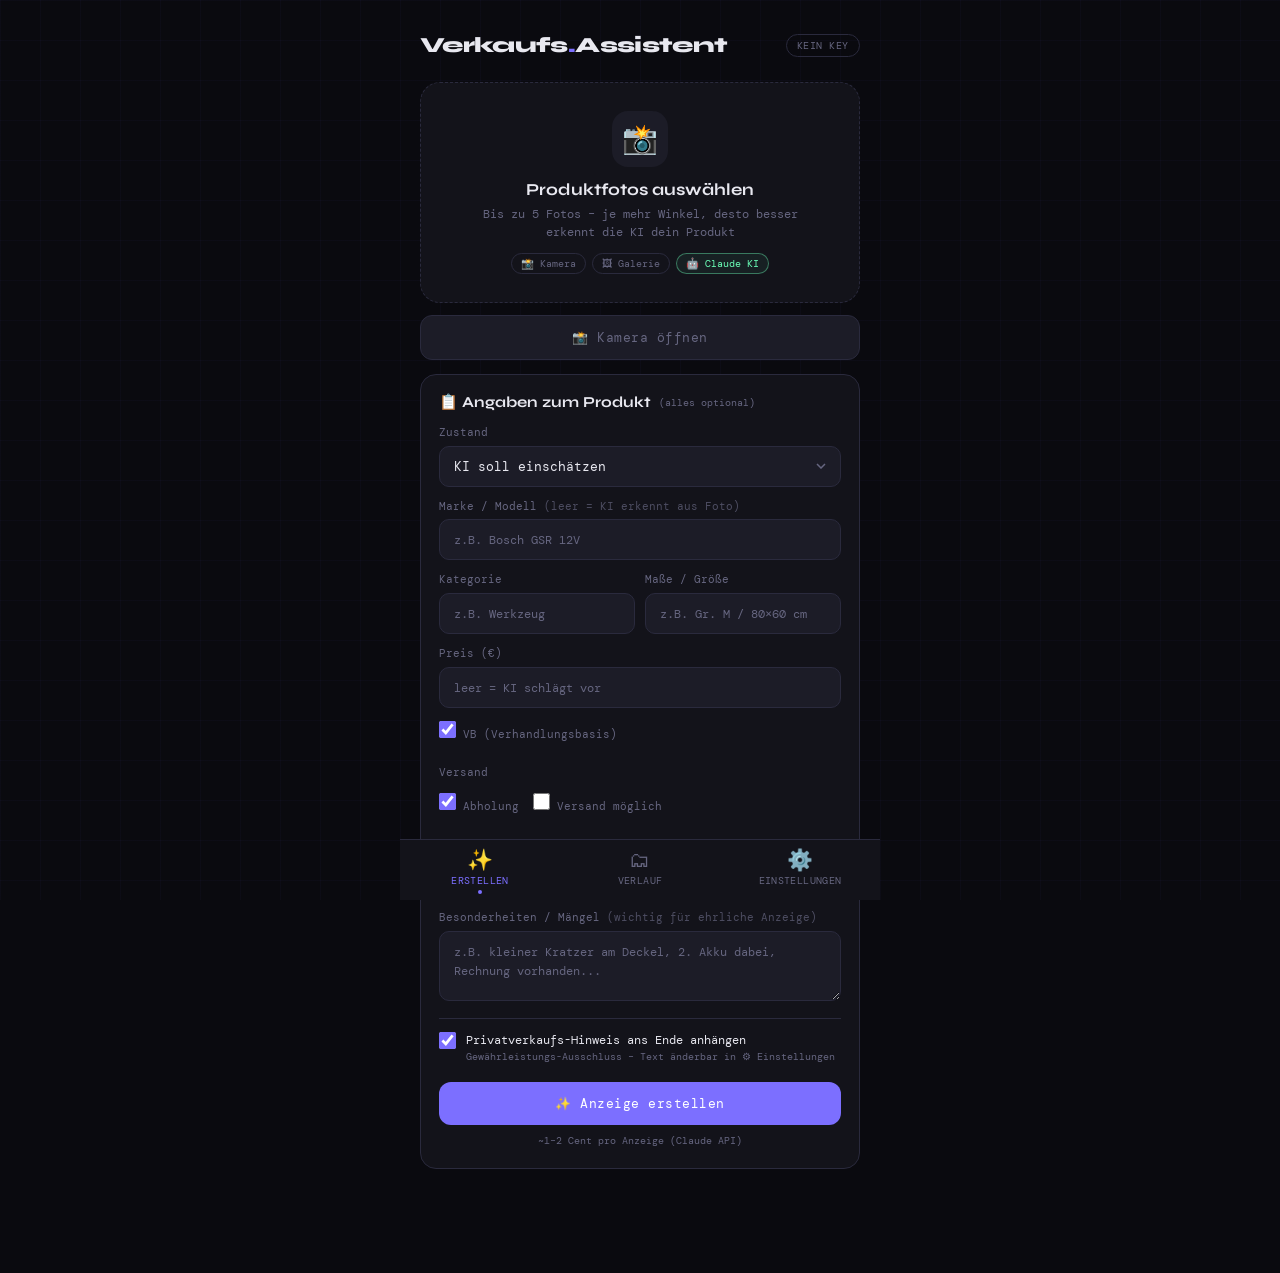
==== index.html @ 2286ade8 "Verkaufsassistent: KI-Anzeigen-Generator für Kleinanzeigen & eBay (PWA) Single-File-PWA: - Bis zu 5 " ====
<!DOCTYPE html>
<html lang="de">
<head>
<meta charset="UTF-8">
<meta name="viewport" content="width=device-width,initial-scale=1,maximum-scale=1,user-scalable=no">
<meta name="mobile-web-app-capable" content="yes">
<meta name="apple-mobile-web-app-capable" content="yes">
<meta name="apple-mobile-web-app-status-bar-style" content="black-translucent">
<meta name="apple-mobile-web-app-title" content="Verkaufsassistent">
<meta name="theme-color" content="#7c6fff">
<title>Verkaufsassistent</title>
<link rel="manifest" href="manifest.json">
<link rel="icon" href="icon-96.png">
<link rel="apple-touch-icon" href="icon-192.png">
<style>
@import url('https://fonts.googleapis.com/css2?family=Syne:wght@700;800&family=DM+Mono:wght@400;500&display=swap');
:root{--bg:#0a0a0f;--s:#13131a;--s2:#1c1c27;--bd:#2a2a3d;--ac:#7c6fff;--tx:#e8e8f0;--mu:#666680;--ok:#6bffb8;--er:#ff6b6b;--wa:#ffcc6b;}
*{box-sizing:border-box;margin:0;padding:0;-webkit-tap-highlight-color:transparent;}
body{background:var(--bg);color:var(--tx);font-family:'DM Mono',monospace;min-height:100dvh;overflow-x:hidden;}
body::before{content:'';position:fixed;inset:0;pointer-events:none;z-index:0;
  background-image:linear-gradient(rgba(124,111,255,.03)1px,transparent 1px),linear-gradient(90deg,rgba(124,111,255,.03)1px,transparent 1px);
  background-size:40px 40px;}

/* Tabs */
.tabbar{position:fixed;bottom:0;left:0;right:0;z-index:50;background:var(--s);border-top:1px solid var(--bd);
  display:flex;max-width:480px;margin:0 auto;padding-bottom:env(safe-area-inset-bottom,.4rem);}
.tab{flex:1;display:flex;flex-direction:column;align-items:center;gap:3px;padding:10px 4px 6px;
  cursor:pointer;font-size:.6rem;color:var(--mu);letter-spacing:.04em;text-transform:uppercase;
  border:none;background:none;transition:color .2s;font-family:'DM Mono',monospace;}
.tab.active{color:var(--ac);}
.tab-icon{font-size:1.3rem;line-height:1;}
.tab-dot{width:4px;height:4px;border-radius:50%;background:var(--ac);opacity:0;transition:opacity .2s;}
.tab.active .tab-dot{opacity:1;}

/* Pages */
.page{display:none;position:relative;z-index:1;max-width:480px;margin:0 auto;
  padding:24px 20px;padding-bottom:calc(env(safe-area-inset-bottom,0px) + 90px);
  min-height:100dvh;}
.page.active{display:block;animation:fadeUp .25s ease both;}

/* Header */
header{display:flex;align-items:center;justify-content:space-between;margin-bottom:24px;padding-top:8px;}
.logo{font-family:'Syne',sans-serif;font-weight:800;font-size:1.35rem;letter-spacing:-.03em;}
.logo span{color:var(--ac);}
.status-pill{font-size:.65rem;padding:4px 10px;border-radius:100px;border:1px solid var(--bd);
  color:var(--mu);letter-spacing:.05em;text-transform:uppercase;white-space:nowrap;}
.status-pill.on{border-color:var(--ok);color:var(--ok);background:rgba(107,255,184,.06);}

/* Upload */
.upload-zone{background:var(--s);border:1.5px dashed var(--bd);border-radius:20px;
  padding:28px 20px;text-align:center;cursor:pointer;transition:all .3s;
  position:relative;overflow:hidden;margin-bottom:12px;}
.upload-zone.drag{border-color:var(--ac);background:rgba(124,111,255,.06);}
.upload-zone input[type=file]{position:absolute;inset:0;opacity:0;cursor:pointer;width:100%;height:100%;font-size:0;}
.upload-icon{width:56px;height:56px;margin:0 auto 12px;background:var(--s2);border-radius:16px;
  display:flex;align-items:center;justify-content:center;font-size:1.8rem;}
.upload-title{font-family:'Syne',sans-serif;font-size:1.05rem;font-weight:700;margin-bottom:6px;}
.upload-sub{font-size:.73rem;color:var(--mu);line-height:1.5;}
.badges{display:flex;gap:6px;justify-content:center;flex-wrap:wrap;margin-top:12px;}
.badge{font-size:.65rem;padding:3px 9px;border-radius:100px;border:1px solid var(--bd);color:var(--mu);}
.badge.free{border-color:rgba(107,255,184,.4);color:var(--ok);background:rgba(107,255,184,.06);}

/* Thumbs */
.thumbs{display:none;grid-template-columns:repeat(auto-fill,minmax(84px,1fr));gap:8px;margin-bottom:14px;}
.thumbs.on{display:grid;}
.thumb{position:relative;aspect-ratio:1;border-radius:12px;overflow:hidden;border:1px solid var(--bd);background:var(--s2);}
.thumb img{width:100%;height:100%;object-fit:cover;display:block;}
.thumb .del{position:absolute;top:4px;right:4px;width:22px;height:22px;border-radius:50%;
  background:rgba(0,0,0,.65);color:#fff;border:none;font-size:.7rem;cursor:pointer;line-height:1;}
.thumb.add{display:flex;align-items:center;justify-content:center;font-size:1.4rem;color:var(--mu);
  cursor:pointer;border-style:dashed;position:relative;}
.thumb.add input{position:absolute;inset:0;opacity:0;cursor:pointer;width:100%;height:100%;font-size:0;}

/* Buttons */
.btn{display:flex;align-items:center;justify-content:center;gap:8px;padding:13px 20px;
  border-radius:12px;border:none;font-family:'DM Mono',monospace;font-size:.8rem;
  cursor:pointer;transition:all .2s;letter-spacing:.04em;text-decoration:none;}
.btn-p{background:var(--ac);color:#fff;}
.btn-p:active{opacity:.8;transform:scale(.98);}
.btn-p:disabled{opacity:.35;cursor:not-allowed;transform:none;}
.btn-g{background:var(--s2);color:var(--mu);border:1px solid var(--bd);}
.btn-g:active{opacity:.7;}
.btn-sm{padding:8px 12px;font-size:.68rem;border-radius:9px;}
.row{display:flex;gap:10px;}

/* Form */
.card{background:var(--s);border:1px solid var(--bd);border-radius:16px;padding:18px;margin-bottom:14px;}
.card-title{font-family:'Syne',sans-serif;font-weight:700;font-size:.95rem;margin-bottom:14px;display:flex;align-items:center;gap:8px;}
.field{margin-bottom:12px;}
.field label{display:block;font-size:.7rem;color:var(--mu);margin-bottom:5px;line-height:1.4;}
.field label a{color:var(--ac);text-decoration:none;}
.field input,.field select,.field textarea{width:100%;background:var(--s2);border:1px solid var(--bd);border-radius:10px;
  padding:11px 14px;color:var(--tx);font-family:'DM Mono',monospace;font-size:.8rem;
  outline:none;transition:border-color .2s;-webkit-appearance:none;appearance:none;}
.field input:focus,.field select:focus,.field textarea:focus{border-color:var(--ac);}
.field input::placeholder,.field textarea::placeholder{color:var(--mu);font-size:.75rem;}
.field textarea{resize:vertical;min-height:70px;line-height:1.6;}
.field select{background-image:url("data:image/svg+xml,%3Csvg xmlns='http://www.w3.org/2000/svg' width='10' height='6'%3E%3Cpath d='M1 1l4 4 4-4' stroke='%23666680' fill='none' stroke-width='1.5'/%3E%3C/svg%3E");
  background-repeat:no-repeat;background-position:right 14px center;}
.chk{display:flex;align-items:flex-start;gap:10px;font-size:.75rem;color:var(--tx);cursor:pointer;
  line-height:1.5;padding:6px 0;user-select:none;}
.chk input{width:17px;height:17px;accent-color:var(--ac);flex-shrink:0;margin-top:1px;cursor:pointer;
  -webkit-appearance:checkbox;appearance:auto;padding:0;border-radius:0;}
.chk .sub{display:block;font-size:.65rem;color:var(--mu);}
.chkrow{display:flex;gap:14px;flex-wrap:wrap;}
.pw-wrap{position:relative;}
.pw-wrap input{padding-right:40px !important;}
.eye{position:absolute;right:10px;top:50%;transform:translateY(-50%);
  background:none;border:none;cursor:pointer;font-size:.85rem;color:var(--mu);padding:6px;}
.key-status{font-size:.68rem;margin-top:5px;}
.key-status.ok{color:var(--ok);}
.key-status.er{color:var(--er);}
.counter{font-size:.62rem;color:var(--mu);text-align:right;margin-top:3px;}
.counter.over{color:var(--er);}

/* Progress */
.prog{display:none;background:var(--s);border:1px solid var(--bd);border-radius:14px;padding:18px;margin-bottom:16px;}
.prog.on{display:block;}
.step{display:flex;align-items:center;gap:12px;padding:10px 0;border-bottom:1px solid var(--bd);font-size:.78rem;color:var(--mu);transition:color .3s;}
.step:last-child{border-bottom:none;}
.step.active{color:var(--tx);}
.step.done{color:var(--ok);}
.si{width:28px;height:28px;border-radius:50%;background:var(--s2);border:1px solid var(--bd);
  display:flex;align-items:center;justify-content:center;font-size:.85rem;flex-shrink:0;transition:all .3s;}
.step.active .si{border-color:var(--ac);background:rgba(124,111,255,.1);animation:pulse 1.2s infinite;}
.step.done .si{background:rgba(107,255,184,.1);border-color:var(--ok);}

/* Alert */
.alert{display:none;border-radius:12px;padding:13px 15px;font-size:.77rem;line-height:1.5;margin-bottom:14px;}
.alert.on{display:block;}
.alert.ok{background:rgba(107,255,184,.08);border:1px solid var(--ok);color:var(--ok);}
.alert.er{background:rgba(255,107,107,.08);border:1px solid var(--er);color:var(--er);}

/* Result */
.result{display:none;}
.result.on{display:block;animation:fadeUp .25s ease both;}
.warn-box{background:rgba(255,204,107,.06);border:1px solid var(--wa);border-radius:12px;
  padding:14px;margin-bottom:14px;font-size:.75rem;color:var(--wa);line-height:1.7;}
.warn-box ul{margin:6px 0 0 18px;}
.note-box{background:rgba(107,255,184,.06);border:1px solid var(--ok);border-radius:12px;
  padding:14px;margin-bottom:14px;font-size:.75rem;color:var(--ok);line-height:1.7;}
.chips{display:flex;gap:6px;flex-wrap:wrap;margin-bottom:14px;}
.chip{font-size:.65rem;padding:4px 10px;border-radius:100px;border:1px solid var(--bd);color:var(--mu);background:var(--s2);}
.chip b{color:var(--tx);font-weight:500;}
.legal-preview{background:var(--s2);border:1px dashed var(--bd);border-radius:10px;padding:10px 14px;
  font-size:.72rem;color:var(--mu);line-height:1.6;margin-top:8px;font-style:italic;}
.price-box{display:flex;align-items:center;gap:12px;background:rgba(124,111,255,.07);border:1px solid var(--ac);
  border-radius:12px;padding:13px 15px;margin-bottom:14px;font-size:.78rem;line-height:1.5;}
.price-box .val{font-family:'Syne',sans-serif;font-weight:800;font-size:1.15rem;color:var(--ac);white-space:nowrap;}
.price-box .sub{font-size:.63rem;color:var(--mu);}

/* Platform cards */
.plat{border:1px solid var(--bd);border-radius:16px;padding:16px;margin-bottom:14px;background:var(--s);}
.plat-head{display:flex;align-items:center;gap:10px;margin-bottom:12px;}
.plat-logo{width:34px;height:34px;border-radius:10px;display:flex;align-items:center;justify-content:center;
  font-weight:800;font-family:'Syne',sans-serif;font-size:1rem;flex-shrink:0;}
.plat-ka .plat-logo{background:#1d4b00;color:#86e01e;}
.plat-eb .plat-logo{background:#1c2b4a;color:#5ba7ff;}
.plat-name{font-family:'Syne',sans-serif;font-weight:700;font-size:.95rem;}
.plat-sub{font-size:.63rem;color:var(--mu);}
.plat .actions{display:flex;gap:8px;flex-wrap:wrap;margin-top:10px;}
.copied{background:rgba(107,255,184,.15) !important;color:var(--ok) !important;border-color:var(--ok) !important;}

/* History */
.hitem{background:var(--s);border:1px solid var(--bd);border-radius:14px;padding:14px 16px;margin-bottom:10px;}
.hitem .ht{font-size:.82rem;margin-bottom:4px;word-break:break-word;}
.hitem .hd{font-size:.63rem;color:var(--mu);margin-bottom:10px;}
.hstatus{display:flex;gap:14px;margin-bottom:10px;}
.empty{text-align:center;color:var(--mu);font-size:.75rem;padding:40px 20px;line-height:1.8;}
.empty .big{font-size:2.2rem;margin-bottom:10px;}

/* Guide */
.gs-text{font-size:.75rem;color:var(--mu);line-height:1.85;}
.gs-text strong{color:var(--tx);}
.gs-link{display:inline-flex;align-items:center;gap:6px;margin-top:12px;padding:10px 16px;
  background:rgba(124,111,255,.1);border:1px solid var(--ac);border-radius:10px;
  color:var(--ac);font-size:.75rem;text-decoration:none;}
.msep{font-size:.6rem;text-transform:uppercase;letter-spacing:.12em;color:var(--ac);
  margin:20px 0 12px;display:flex;align-items:center;gap:8px;}
.msep::after{content:'';flex:1;height:1px;background:var(--bd);}
.hint{font-size:.65rem;color:var(--mu);text-align:center;margin:8px 0 14px;line-height:1.6;}

@keyframes fadeUp{from{opacity:0;transform:translateY(12px);}to{opacity:1;transform:translateY(0);}}
@keyframes pulse{0%,100%{box-shadow:0 0 0 0 rgba(124,111,255,.4);}50%{box-shadow:0 0 0 7px rgba(124,111,255,0);}}
@keyframes spin{to{transform:rotate(360deg);}}
.spin{display:inline-block;animation:spin .9s linear infinite;}
::-webkit-scrollbar{width:3px;}
::-webkit-scrollbar-thumb{background:var(--bd);border-radius:10px;}
</style>
</head>
<body>

<!-- ══════════ PAGE: ERSTELLEN ══════════ -->
<div class="page active" id="page-create">
  <header>
    <div class="logo">Verkaufs<span>.</span>Assistent</div>
    <div class="status-pill" id="keyPill">kein key</div>
  </header>

  <div class="alert" id="alert"></div>

  <!-- Upload -->
  <div class="upload-zone" id="uploadZone">
    <input type="file" accept="image/*" multiple id="fileInput">
    <div class="upload-icon">📸</div>
    <div class="upload-title">Produktfotos auswählen</div>
    <div class="upload-sub">Bis zu 5 Fotos – je mehr Winkel, desto besser<br>erkennt die KI dein Produkt</div>
    <div class="badges">
      <span class="badge">📸 Kamera</span>
      <span class="badge">🖼 Galerie</span>
      <span class="badge free">🤖 Claude KI</span>
    </div>
  </div>
  <div style="margin-bottom:14px">
    <button class="btn btn-g" style="width:100%" onclick="document.getElementById('cameraInput').click()">📸 Kamera öffnen</button>
    <input type="file" accept="image/*" capture="environment" id="cameraInput" style="display:none">
  </div>

  <div class="thumbs" id="thumbs"></div>

  <!-- Formular -->
  <div class="card" id="formCard">
    <div class="card-title">📋 Angaben zum Produkt <span style="font-size:.6rem;color:var(--mu);font-family:'DM Mono',monospace;font-weight:400">(alles optional)</span></div>

    <div class="field">
      <label>Zustand</label>
      <select id="fZustand">
        <option value="">KI soll einschätzen</option>
        <option>Neu (originalverpackt)</option>
        <option>Wie neu</option>
        <option>Sehr gut</option>
        <option>Gut</option>
        <option>Gebraucht / in Ordnung</option>
        <option>Defekt / für Bastler</option>
      </select>
    </div>
    <div class="field">
      <label>Marke / Modell <span style="opacity:.7">(leer = KI erkennt aus Foto)</span></label>
      <input type="text" id="fMarke" placeholder="z.B. Bosch GSR 12V">
    </div>
    <div class="row">
      <div class="field" style="flex:1">
        <label>Kategorie</label>
        <input type="text" id="fKategorie" placeholder="z.B. Werkzeug">
      </div>
      <div class="field" style="flex:1">
        <label>Maße / Größe</label>
        <input type="text" id="fGroesse" placeholder="z.B. Gr. M / 80×60 cm">
      </div>
    </div>

    <div class="field">
      <label>Preis (€)</label>
      <div class="row">
        <input type="number" id="fPreis" placeholder="leer = KI schlägt vor" min="0" step="0.5" style="flex:1">
      </div>
      <div class="chkrow" style="margin-top:6px">
        <label class="chk"><input type="checkbox" id="fVB" checked> VB (Verhandlungsbasis)</label>
      </div>
    </div>

    <div class="field">
      <label>Versand</label>
      <div class="chkrow">
        <label class="chk"><input type="checkbox" id="fAbholung" checked> Abholung</label>
        <label class="chk"><input type="checkbox" id="fVersand"> Versand möglich</label>
      </div>
      <input type="number" id="fVersandKosten" placeholder="Versandkosten € (optional)" min="0" step="0.5" style="margin-top:8px;display:none">
    </div>

    <div class="field">
      <label>Zahlung</label>
      <div class="chkrow">
        <label class="chk"><input type="checkbox" id="fZahlBar" checked> Bar</label>
        <label class="chk"><input type="checkbox" id="fZahlPP"> PayPal</label>
        <label class="chk"><input type="checkbox" id="fZahlUeb"> Überweisung</label>
      </div>
    </div>

    <div class="field">
      <label>Besonderheiten / Mängel <span style="opacity:.7">(wichtig für ehrliche Anzeige)</span></label>
      <textarea id="fNotizen" placeholder="z.B. kleiner Kratzer am Deckel, 2. Akku dabei, Rechnung vorhanden..."></textarea>
    </div>

    <label class="chk" style="border-top:1px solid var(--bd);padding-top:12px;margin-top:4px">
      <input type="checkbox" id="fLegal" checked>
      <span>Privatverkaufs-Hinweis ans Ende anhängen
      <span class="sub">Gewährleistungs-Ausschluss – Text änderbar in ⚙ Einstellungen</span></span>
    </label>

    <button class="btn btn-p" style="width:100%;margin-top:12px" id="genBtn" onclick="generate()">✨ Anzeige erstellen</button>
    <div class="hint" style="margin-bottom:0">~1–2 Cent pro Anzeige (Claude API)</div>
  </div>

  <!-- Progress -->
  <div class="prog" id="prog">
    <div class="step" id="step1"><div class="si" id="si1">🤖</div><span>Claude analysiert deine Fotos...</span></div>
    <div class="step" id="step2"><div class="si" id="si2">✍️</div><span>Titel &amp; Beschreibung werden erstellt...</span></div>
    <div class="step" id="step3"><div class="si" id="si3">✅</div><span>Fertig</span></div>
  </div>

  <!-- Result -->
  <div class="result" id="result">
    <div class="msep">Vorschau – bitte prüfen &amp; anpassen</div>

    <div class="warn-box" id="uncertainBox" style="display:none">
      ⚠️ <strong>Das konnte die KI nicht sicher erkennen – bitte prüfen:</strong>
      <ul id="uncertainList"></ul>
    </div>

    <div class="chips" id="aiChips"></div>

    <div class="price-box" id="priceBox" style="display:none">
      <div class="val" id="priceVal"></div>
      <div>KI-Preisvorschlag<br><span class="sub">Unverbindliche Schätzung – ähnliche Angebote selbst vergleichen!</span></div>
    </div>

    <div class="card">
      <div class="field">
        <label>Titel für Kleinanzeigen</label>
        <input type="text" id="rTitelKA" oninput="counters();saveEdits()">
        <div class="counter" id="cntKA"></div>
      </div>
      <div class="field">
        <label>Titel für eBay</label>
        <input type="text" id="rTitelEB" oninput="counters();saveEdits()">
        <div class="counter" id="cntEB"></div>
      </div>
      <div class="row">
        <div class="field" style="flex:1">
          <label>Preis (€)</label>
          <input type="number" id="rPreis" min="0" step="0.5" oninput="saveEdits()">
        </div>
        <div class="field" style="flex:1;display:flex;align-items:flex-end;padding-bottom:12px">
          <label class="chk" style="padding:0"><input type="checkbox" id="rVB" onchange="saveEdits()"> VB</label>
        </div>
      </div>
      <div class="field" style="margin-bottom:0">
        <label>Beschreibung</label>
        <textarea id="rBeschreibung" style="min-height:180px" oninput="saveEdits()"></textarea>
        <div class="legal-preview" id="legalPreview"></div>
        <label class="chk" style="margin-top:6px">
          <input type="checkbox" id="rLegal" onchange="updateLegalPreview();saveEdits()">
          <span>Privatverkaufs-Hinweis anhängen</span>
        </label>
      </div>
    </div>

    <div class="msep">Jetzt einstellen</div>

    <!-- Kleinanzeigen -->
    <div class="plat plat-ka">
      <div class="plat-head">
        <div class="plat-logo">K</div>
        <div>
          <div class="plat-name">Kleinanzeigen</div>
          <div class="plat-sub">Titel max. 65 Zeichen · kostenlos inserieren</div>
        </div>
      </div>
      <div class="actions">
        <button class="btn btn-g btn-sm" onclick="copyText(this, val('rTitelKA'))">📋 Titel</button>
        <button class="btn btn-g btn-sm" onclick="copyText(this, fullDesc())">📋 Beschreibung</button>
        <button class="btn btn-g btn-sm" onclick="copyText(this, allText('ka'))">📋 Alles kopieren</button>
        <button class="btn btn-g btn-sm" id="shareKA" onclick="shareText('ka')">📤 Teilen</button>
      </div>
      <div class="actions">
        <a class="btn btn-p btn-sm" style="flex:1" href="https://www.kleinanzeigen.de/p-anzeige-aufgeben.html" target="_blank" rel="noopener">→ Anzeige aufgeben &amp; einfügen</a>
      </div>
    </div>

    <!-- eBay -->
    <div class="plat plat-eb">
      <div class="plat-head">
        <div class="plat-logo">e</div>
        <div>
          <div class="plat-name">eBay</div>
          <div class="plat-sub">Titel max. 80 Zeichen · Verkaufsprovision beachten</div>
        </div>
      </div>
      <div class="actions">
        <button class="btn btn-g btn-sm" onclick="copyText(this, val('rTitelEB'))">📋 Titel</button>
        <button class="btn btn-g btn-sm" onclick="copyText(this, fullDesc())">📋 Beschreibung</button>
        <button class="btn btn-g btn-sm" onclick="copyText(this, allText('eb'))">📋 Alles kopieren</button>
        <button class="btn btn-g btn-sm" id="shareEB" onclick="shareText('eb')">📤 Teilen</button>
      </div>
      <div class="actions">
        <a class="btn btn-p btn-sm" style="flex:1" href="https://www.ebay.de/sl/sell" target="_blank" rel="noopener">→ Bei eBay einstellen &amp; einfügen</a>
      </div>
    </div>

    <div class="hint">💡 Tipp: „Alles kopieren" → in der Plattform-App das Formular öffnen<br>→ Titel und Text einfügen → deine Original-Fotos hochladen → fertig!</div>

    <button class="btn btn-g" style="width:100%" onclick="resetForm()">🔄 Neue Anzeige erstellen</button>
  </div>
</div>

<!-- ══════════ PAGE: VERLAUF ══════════ -->
<div class="page" id="page-history">
  <header>
    <div class="logo">Verlauf<span>.</span></div>
    <div class="status-pill" id="histCount"></div>
  </header>
  <div id="histList"></div>
</div>

<!-- ══════════ PAGE: EINSTELLUNGEN ══════════ -->
<div class="page" id="page-settings">
  <header>
    <div class="logo">Einstellungen<span>.</span></div>
  </header>

  <div class="alert" id="alertSettings"></div>

  <div class="card">
    <div class="card-title">🤖 Claude API Key</div>
    <div class="field">
      <label>Anthropic API Key –
        <a href="https://console.anthropic.com/settings/keys" target="_blank" rel="noopener">console.anthropic.com</a></label>
      <div class="pw-wrap">
        <input type="password" id="sKey" placeholder="sk-ant-..." autocomplete="off">
        <button class="eye" onclick="toggleEye('sKey',this)">👁</button>
      </div>
      <div class="key-status" id="keyStatus"></div>
    </div>
    <div class="gs-text">
      1. Auf <strong>console.anthropic.com</strong> anmelden<br>
      2. Links <strong>„API Keys"</strong> → <strong>„Create Key"</strong><br>
      3. Key kopieren und hier einfügen<br>
      Kosten: ca. <strong>1–2 Cent pro Anzeige</strong>. Der Key bleibt nur auf deinem Gerät gespeichert.
    </div>
  </div>

  <div class="card">
    <div class="card-title">⚖️ Rechtlicher Hinweis (Privatverkauf)</div>
    <div class="field" style="margin-bottom:6px">
      <textarea id="sLegal" style="min-height:90px"></textarea>
    </div>
    <div class="gs-text" style="font-size:.68rem">
      Wird ans Ende der Beschreibung angehängt, wenn die Checkbox beim Erstellen aktiviert ist.
      Der Standardtext ist gängige Praxis bei Privatverkäufen – <strong>keine Rechtsberatung</strong>, im Zweifel selbst prüfen.
    </div>
  </div>

  <div class="card">
    <div class="card-title">📦 Standard-Vorgaben für neue Anzeigen</div>
    <div class="field">
      <label>Versand</label>
      <div class="chkrow">
        <label class="chk"><input type="checkbox" id="sDefAbholung" checked> Abholung</label>
        <label class="chk"><input type="checkbox" id="sDefVersand"> Versand möglich</label>
      </div>
    </div>
    <div class="field">
      <label>Zahlung</label>
      <div class="chkrow">
        <label class="chk"><input type="checkbox" id="sDefBar" checked> Bar</label>
        <label class="chk"><input type="checkbox" id="sDefPP"> PayPal</label>
        <label class="chk"><input type="checkbox" id="sDefUeb"> Überweisung</label>
      </div>
    </div>
  </div>

  <button class="btn btn-p" style="width:100%" onclick="saveSettings()">💾 Speichern</button>

  <div class="msep">So funktioniert's</div>
  <div class="gs-text" style="margin-bottom:14px">
    <strong>1.</strong> Fotos vom Produkt machen (mehrere Winkel!)<br>
    <strong>2.</strong> Zustand &amp; Mängel angeben – Rest erkennt die KI<br>
    <strong>3.</strong> Vorschau prüfen: Die KI ist gut, aber nicht unfehlbar.
    Alles unter „⚠️ nicht sicher erkannt" unbedingt kontrollieren!<br>
    <strong>4.</strong> „Alles kopieren" → bei Kleinanzeigen/eBay einfügen, Fotos hochladen, absenden.<br><br>
    Der KI-Preisvorschlag ist eine grobe Schätzung – vergleiche selbst ähnliche verkaufte Artikel.
  </div>
</div>

<!-- Tabbar -->
<div class="tabbar">
  <button class="tab active" id="tab-create" onclick="showPage('create')">
    <span class="tab-icon">✨</span>Erstellen<span class="tab-dot"></span>
  </button>
  <button class="tab" id="tab-history" onclick="showPage('history')">
    <span class="tab-icon">🗂</span>Verlauf<span class="tab-dot"></span>
  </button>
  <button class="tab" id="tab-settings" onclick="showPage('settings')">
    <span class="tab-icon">⚙️</span>Einstellungen<span class="tab-dot"></span>
  </button>
</div>

<script>
'use strict';

// ── Service Worker ────────────────────────────────────────────────────────────
if ('serviceWorker' in navigator) {
  navigator.serviceWorker.register('./sw.js', {scope:'./'})
    .catch(function(e){ console.warn('SW:', e.message); });
}

// ── Storage ───────────────────────────────────────────────────────────────────
function ls(k)  { try{ return localStorage.getItem(k);  }catch(e){ return null; } }
function lss(k,v){ try{ localStorage.setItem(k,v);       }catch(e){} }
var DEFAULT_LEGAL = 'Privatverkauf: Der Verkauf erfolgt unter Ausschluss jeglicher Gewährleistung, Garantie und Rücknahme.';

// ── State ─────────────────────────────────────────────────────────────────────
var photos = [];          // [{b64, url}]
var MAX_PHOTOS = 5;
var currentId = null;     // id of listing being edited (history entry)

// ── Tabs ──────────────────────────────────────────────────────────────────────
function showPage(name) {
  document.querySelectorAll('.page').forEach(function(p){ p.classList.remove('active'); });
  document.querySelectorAll('.tab').forEach(function(t){ t.classList.remove('active'); });
  document.getElementById('page-'+name).classList.add('active');
  document.getElementById('tab-'+name).classList.add('active');
  window.scrollTo(0,0);
  if (name==='history') renderHistory();
  if (name==='settings') loadSettings();
}

// ── Alerts ────────────────────────────────────────────────────────────────────
var alertTimer = null;
function showAlert(msg, type, ms, target) {
  var el = document.getElementById(target || 'alert');
  el.innerHTML = msg;
  el.className = 'alert on ' + (type||'ok');
  if (alertTimer) clearTimeout(alertTimer);
  if (ms) alertTimer = setTimeout(function(){ el.className='alert'; }, ms);
}
function hideAlert() {
  document.getElementById('alert').className = 'alert';
}

// ── Settings ──────────────────────────────────────────────────────────────────
function toggleEye(id, btn) {
  var inp = document.getElementById(id);
  inp.type = inp.type==='password' ? 'text' : 'password';
  btn.textContent = inp.type==='password' ? '👁' : '🙈';
}
function loadSettings() {
  document.getElementById('sKey').value = ls('ak') || '';
  document.getElementById('sLegal').value = ls('legal') || DEFAULT_LEGAL;
  document.getElementById('sDefAbholung').checked = ls('defAbholung') !== '0';
  document.getElementById('sDefVersand').checked  = ls('defVersand') === '1';
  document.getElementById('sDefBar').checked = ls('defBar') !== '0';
  document.getElementById('sDefPP').checked  = ls('defPP') === '1';
  document.getElementById('sDefUeb').checked = ls('defUeb') === '1';
  updateKeyStatus();
}
function saveSettings() {
  lss('ak', document.getElementById('sKey').value.trim());
  lss('legal', document.getElementById('sLegal').value.trim() || DEFAULT_LEGAL);
  lss('defAbholung', document.getElementById('sDefAbholung').checked ? '1':'0');
  lss('defVersand',  document.getElementById('sDefVersand').checked ? '1':'0');
  lss('defBar', document.getElementById('sDefBar').checked ? '1':'0');
  lss('defPP',  document.getElementById('sDefPP').checked ? '1':'0');
  lss('defUeb', document.getElementById('sDefUeb').checked ? '1':'0');
  updateKeyStatus();
  updateLegalPreview();
  showAlert('✓ Einstellungen gespeichert!', 'ok', 2200, 'alertSettings');
}
function updateKeyStatus() {
  var k = ls('ak');
  var el = document.getElementById('keyStatus');
  var pill = document.getElementById('keyPill');
  var has = k && k.length > 10;
  el.textContent = has ? '✓ Key gespeichert' : 'Kein Key – bitte eintragen';
  el.className = 'key-status ' + (has?'ok':'er');
  pill.textContent = has ? 'KI bereit' : 'kein key';
  pill.classList.toggle('on', !!has);
}
function applyDefaults() {
  document.getElementById('fAbholung').checked = ls('defAbholung') !== '0';
  document.getElementById('fVersand').checked  = ls('defVersand') === '1';
  document.getElementById('fZahlBar').checked = ls('defBar') !== '0';
  document.getElementById('fZahlPP').checked  = ls('defPP') === '1';
  document.getElementById('fZahlUeb').checked = ls('defUeb') === '1';
  toggleShipCost();
}
function legalText() { return ls('legal') || DEFAULT_LEGAL; }

// ── Photos ────────────────────────────────────────────────────────────────────
function downscale(file) {
  return new Promise(function(resolve, reject) {
    var img = new Image();
    img.onload = function() {
      var w = img.width, h = img.height, MAX = 1280;
      if (Math.max(w,h) > MAX) {
        var s = MAX / Math.max(w,h);
        w = Math.round(w*s); h = Math.round(h*s);
      }
      var c = document.createElement('canvas');
      c.width = w; c.height = h;
      c.getContext('2d').drawImage(img, 0, 0, w, h);
      URL.revokeObjectURL(img.src);
      resolve(c.toDataURL('image/jpeg', .85));
    };
    img.onerror = function(){ reject(new Error('Bild konnte nicht gelesen werden')); };
    img.src = URL.createObjectURL(file);
  });
}
async function addPhotos(files) {
  hideAlert();
  for (var i=0; i<files.length; i++) {
    if (photos.length >= MAX_PHOTOS) {
      showAlert('Maximal ' + MAX_PHOTOS + ' Fotos.', 'er', 2500);
      break;
    }
    var f = files[i];
    if (!f.type.startsWith('image/')) continue;
    try {
      var dataUrl = await downscale(f);
      photos.push({ b64: dataUrl.split(',')[1], url: dataUrl });
    } catch(e) {
      showAlert('Foto konnte nicht geladen werden: ' + e.message, 'er', 3000);
    }
  }
  renderThumbs();
}
function removePhoto(i) {
  photos.splice(i, 1);
  renderThumbs();
}
function renderThumbs() {
  var t = document.getElementById('thumbs');
  var uz = document.getElementById('uploadZone');
  if (!photos.length) {
    t.classList.remove('on');
    t.innerHTML = '';
    uz.style.display = '';
    return;
  }
  uz.style.display = 'none';
  t.classList.add('on');
  var html = photos.map(function(p, i) {
    return '<div class="thumb"><img src="' + p.url + '" alt="Foto ' + (i+1) + '">' +
      '<button class="del" onclick="removePhoto(' + i + ')" title="Entfernen">✕</button></div>';
  }).join('');
  if (photos.length < MAX_PHOTOS) {
    html += '<div class="thumb add">＋<input type="file" accept="image/*" multiple ' +
      'onchange="addPhotos(this.files);this.value=\'\'"></div>';
  }
  t.innerHTML = html;
}
document.getElementById('fileInput').addEventListener('change', function(e){
  addPhotos(e.target.files); e.target.value='';
});
document.getElementById('cameraInput').addEventListener('change', function(e){
  addPhotos(e.target.files); e.target.value='';
});
var uz = document.getElementById('uploadZone');
uz.addEventListener('dragover', function(e){ e.preventDefault(); uz.classList.add('drag'); });
uz.addEventListener('dragleave', function(){ uz.classList.remove('drag'); });
uz.addEventListener('drop', function(e){
  e.preventDefault(); uz.classList.remove('drag');
  if (e.dataTransfer.files.length) addPhotos(e.dataTransfer.files);
});
document.getElementById('fVersand').addEventListener('change', toggleShipCost);
function toggleShipCost() {
  document.getElementById('fVersandKosten').style.display =
    document.getElementById('fVersand').checked ? '' : 'none';
}

// ── Helpers ───────────────────────────────────────────────────────────────────
function val(id) { return document.getElementById(id).value; }
function checked(id) { return document.getElementById(id).checked; }

function collectInfo() {
  var pay = [];
  if (checked('fZahlBar')) pay.push('Barzahlung');
  if (checked('fZahlPP'))  pay.push('PayPal');
  if (checked('fZahlUeb')) pay.push('Überweisung');
  var ship = [];
  if (checked('fAbholung')) ship.push('Abholung');
  if (checked('fVersand')) {
    var vk = val('fVersandKosten');
    ship.push('Versand möglich' + (vk ? ' (+' + vk + ' €)' : ''));
  }
  return {
    zustand:   val('fZustand'),
    marke:     val('fMarke').trim(),
    kategorie: val('fKategorie').trim(),
    groesse:   val('fGroesse').trim(),
    preis:     val('fPreis'),
    vb:        checked('fVB'),
    versand:   ship.join(', ') || 'keine Angabe',
    zahlung:   pay.join(', ') || 'keine Angabe',
    notizen:   val('fNotizen').trim()
  };
}

// ── Claude API ────────────────────────────────────────────────────────────────
async function callClaude(apiKey, info) {
  var content = photos.map(function(p) {
    return { type:'image', source:{ type:'base64', media_type:'image/jpeg', data:p.b64 } };
  });

  var prompt =
    'Du siehst ' + photos.length + ' Foto(s) eines Produkts, das privat verkauft werden soll.\n' +
    'Erstelle daraus eine ehrliche, verkaufsfördernde Anzeige für Kleinanzeigen.de und eBay.de.\n\n' +
    'Angaben des Verkäufers:\n' +
    '- Zustand: ' + (info.zustand || 'bitte aus Fotos einschätzen') + '\n' +
    '- Marke/Modell: ' + (info.marke || 'bitte aus Fotos erkennen') + '\n' +
    '- Kategorie: ' + (info.kategorie || 'bitte bestimmen') + '\n' +
    '- Maße/Größe: ' + (info.groesse || 'keine Angabe') + '\n' +
    '- Besonderheiten/Mängel: ' + (info.notizen || 'keine Angabe') + '\n' +
    '- Versand: ' + info.versand + '\n' +
    '- Zahlung: ' + info.zahlung + '\n\n' +
    'Antworte AUSSCHLIESSLICH mit diesem JSON-Objekt, ohne Markdown, ohne Text davor/danach:\n' +
    '{\n' +
    ' "titel_kleinanzeigen": "max. 65 Zeichen, prägnant, wichtigste Suchbegriffe",\n' +
    ' "titel_ebay": "max. 80 Zeichen, Suchbegriffe zuerst: Marke Modell Merkmal Zustand",\n' +
    ' "beschreibung": "Anzeigentext mit Absätzen (\\n\\n): Was wird verkauft, Zustand ehrlich inkl. aller Mängel, Details/Lieferumfang, am Ende Versand- und Zahlungsinfo laut Angaben",\n' +
    ' "kategorie": "passende Kategorie",\n' +
    ' "marke": "erkannte Marke oder null",\n' +
    ' "modell": "erkanntes Modell oder null",\n' +
    ' "zustandseinschaetzung": "kurze ehrliche Einschätzung vom Foto",\n' +
    ' "preis_von": Zahl in Euro oder null,\n' +
    ' "preis_bis": Zahl in Euro oder null,\n' +
    ' "unsicherheiten": ["alles was du NICHT sicher erkennen konntest, z.B. genaues Modell, Funktionsfähigkeit, Echtheit, Vollständigkeit"]\n' +
    '}\n\n' +
    'Regeln:\n' +
    '- NICHTS erfinden. Nur beschreiben, was auf den Fotos sicher erkennbar ist oder der Verkäufer angegeben hat.\n' +
    '- Unsichere Punkte gehören in "unsicherheiten", nicht als Fakt in die Beschreibung.\n' +
    '- Keine übertriebenen Werbefloskeln, kein GROSSSCHREIBEN.\n' +
    '- KEINEN Privatverkaufs-/Rechtshinweis einfügen – das macht die App selbst.\n' +
    '- Preisschätzung: realistischer deutscher Gebrauchtmarkt-Preis (Kleinanzeigen-Niveau).\n' +
    '- Titel-Längen strikt einhalten.';

  content.push({ type:'text', text: prompt });

  var resp = await fetch('https://api.anthropic.com/v1/messages', {
    method: 'POST',
    headers: {
      'Content-Type': 'application/json',
      'x-api-key': apiKey,
      'anthropic-version': '2023-06-01',
      'anthropic-dangerous-direct-browser-access': 'true'
    },
    body: JSON.stringify({
      model: 'claude-sonnet-5',
      max_tokens: 1500,
      system: 'Du bist Experte für private Verkaufsanzeigen (Kleinanzeigen.de, eBay.de). Du antwortest NUR mit einem einzigen JSON-Objekt, ohne Markdown und ohne weiteren Text. Du erfindest niemals Produkteigenschaften.',
      messages: [{ role:'user', content: content }]
    })
  });

  if (!resp.ok) {
    var err = {};
    try { err = await resp.json(); } catch(e) {}
    var msg = (err.error && err.error.message) || 'HTTP ' + resp.status;
    if (resp.status === 401) throw new Error('Ungültiger API Key – bitte in ⚙ Einstellungen prüfen');
    if (resp.status === 429) throw new Error('Zu viele Anfragen – kurz warten und erneut versuchen');
    throw new Error('Claude Fehler: ' + msg);
  }

  var data = await resp.json();
  var text = ((data.content && data.content[0] && data.content[0].text) || '').trim()
    .replace(/^```json\s*/,'').replace(/^```\s*/,'').replace(/```\s*$/,'').trim();
  try {
    return JSON.parse(text);
  } catch(e) {
    var m = text.match(/\{[\s\S]*\}/);
    if (m) return JSON.parse(m[0]);
    throw new Error('KI-Antwort konnte nicht verarbeitet werden – bitte erneut versuchen');
  }
}

// ── Generate ──────────────────────────────────────────────────────────────────
function setStep(n, cls) {
  var s = document.getElementById('step'+n);
  s.className = 'step' + (cls ? ' '+cls : '');
  document.getElementById('si'+n).textContent = cls==='done' ? '✓' : ({1:'🤖',2:'✍️',3:'✅'})[n];
}

async function generate() {
  hideAlert();
  if (!photos.length) {
    showAlert('Bitte zuerst mindestens ein Foto auswählen.', 'er', 3000);
    window.scrollTo(0,0);
    return;
  }
  var apiKey = ls('ak');
  if (!apiKey) {
    showPage('settings');
    showAlert('Bitte zuerst einen Claude API Key eintragen.', 'er', 4000, 'alertSettings');
    return;
  }

  var btn = document.getElementById('genBtn');
  btn.disabled = true;
  btn.innerHTML = '<span class="spin">⟳</span> Erstelle Anzeige...';
  document.getElementById('prog').classList.add('on');
  document.getElementById('result').classList.remove('on');
  setStep(1,'active'); setStep(2,''); setStep(3,'');
  document.getElementById('prog').scrollIntoView({behavior:'smooth', block:'center'});

  try {
    var info = collectInfo();
    var r = await callClaude(apiKey, info);
    setStep(1,'done'); setStep(2,'active');
    await new Promise(function(res){ setTimeout(res, 350); });
    setStep(2,'done'); setStep(3,'done');

    showResult(r, info);
    document.getElementById('prog').classList.remove('on');
    document.getElementById('result').classList.add('on');
    document.getElementById('result').scrollIntoView({behavior:'smooth', block:'start'});
  } catch(err) {
    document.getElementById('prog').classList.remove('on');
    showAlert('Fehler: ' + (err.message || 'Unbekannter Fehler'), 'er');
    window.scrollTo(0,0);
  }

  btn.disabled = false;
  btn.innerHTML = '✨ Anzeige erstellen';
}

function showResult(r, info) {
  // Titles
  document.getElementById('rTitelKA').value = (r.titel_kleinanzeigen || '').slice(0,120);
  document.getElementById('rTitelEB').value = (r.titel_ebay || r.titel_kleinanzeigen || '').slice(0,120);
  document.getElementById('rBeschreibung').value = r.beschreibung || '';

  // Price: user price wins, else KI suggestion (midpoint)
  var preis = info.preis;
  if (!preis && r.preis_von != null) {
    var von = Number(r.preis_von), bis = Number(r.preis_bis != null ? r.preis_bis : r.preis_von);
    preis = Math.round((von + bis) / 2);
  }
  document.getElementById('rPreis').value = preis || '';
  document.getElementById('rVB').checked = info.vb;
  document.getElementById('rLegal').checked = checked('fLegal');

  // Price suggestion box
  var pb = document.getElementById('priceBox');
  if (r.preis_von != null) {
    var range = r.preis_bis != null && r.preis_bis !== r.preis_von
      ? r.preis_von + '–' + r.preis_bis + ' €' : r.preis_von + ' €';
    document.getElementById('priceVal').textContent = range;
    pb.style.display = '';
  } else pb.style.display = 'none';

  // Uncertainties
  var ub = document.getElementById('uncertainBox');
  var ul = document.getElementById('uncertainList');
  var unc = Array.isArray(r.unsicherheiten) ? r.unsicherheiten.filter(Boolean) : [];
  if (unc.length) {
    ul.innerHTML = unc.map(function(u){ return '<li>' + esc(u) + '</li>'; }).join('');
    ub.style.display = '';
  } else ub.style.display = 'none';

  // Chips
  var chips = [];
  if (r.kategorie) chips.push('📁 <b>' + esc(r.kategorie) + '</b>');
  if (r.marke)     chips.push('🏷 <b>' + esc(r.marke) + (r.modell ? ' ' + esc(r.modell) : '') + '</b>');
  if (r.zustandseinschaetzung) chips.push('🔎 <b>' + esc(r.zustandseinschaetzung) + '</b>');
  document.getElementById('aiChips').innerHTML =
    chips.map(function(c){ return '<span class="chip">' + c + '</span>'; }).join('');

  counters();
  updateLegalPreview();

  // Save to history
  currentId = Date.now();
  var listings = getListings();
  listings.unshift(currentEntry());
  if (listings.length > 50) listings.length = 50;
  setListings(listings);
}

function esc(s) {
  return String(s).replace(/&/g,'&amp;').replace(/</g,'&lt;').replace(/>/g,'&gt;').replace(/"/g,'&quot;');
}

function counters() {
  var ka = val('rTitelKA').length, eb = val('rTitelEB').length;
  var cka = document.getElementById('cntKA'), ceb = document.getElementById('cntEB');
  cka.textContent = ka + ' / 65 Zeichen' + (ka>65 ? ' – zu lang für Kleinanzeigen!' : '');
  ceb.textContent = eb + ' / 80 Zeichen' + (eb>80 ? ' – zu lang für eBay!' : '');
  cka.className = 'counter' + (ka>65 ? ' over':'');
  ceb.className = 'counter' + (eb>80 ? ' over':'');
}

function updateLegalPreview() {
  var lp = document.getElementById('legalPreview');
  if (checked('rLegal')) {
    lp.textContent = legalText();
    lp.style.display = '';
  } else lp.style.display = 'none';
}

// ── Output text builders ──────────────────────────────────────────────────────
function fullDesc() {
  var d = val('rBeschreibung').trim();
  if (checked('rLegal')) d += '\n\n' + legalText();
  return d;
}
function priceLine() {
  var p = val('rPreis');
  if (!p) return '';
  return p + ' €' + (checked('rVB') ? ' VB' : '');
}
function allText(plat) {
  var title = plat==='ka' ? val('rTitelKA') : val('rTitelEB');
  var parts = [title];
  var pl = priceLine();
  if (pl) parts.push('Preis: ' + pl);
  parts.push(fullDesc());
  return parts.join('\n\n');
}

// ── Copy & Share ──────────────────────────────────────────────────────────────
function copyText(btn, text) {
  var done = function() {
    var old = btn.innerHTML;
    btn.classList.add('copied');
    btn.innerHTML = '✓ Kopiert';
    setTimeout(function(){ btn.classList.remove('copied'); btn.innerHTML = old; }, 1600);
  };
  if (navigator.clipboard && navigator.clipboard.writeText) {
    navigator.clipboard.writeText(text).then(done).catch(function(){ fallbackCopy(text); done(); });
  } else { fallbackCopy(text); done(); }
}
function fallbackCopy(text) {
  var ta = document.createElement('textarea');
  ta.value = text;
  ta.style.cssText = 'position:fixed;opacity:0';
  document.body.appendChild(ta);
  ta.select();
  try { document.execCommand('copy'); } catch(e) {}
  document.body.removeChild(ta);
}
function shareText(plat) {
  var title = plat==='ka' ? val('rTitelKA') : val('rTitelEB');
  if (navigator.share) {
    navigator.share({ title: title, text: allText(plat) }).catch(function(){});
  } else {
    copyText(document.getElementById(plat==='ka'?'shareKA':'shareEB'), allText(plat));
  }
}

// ── History ───────────────────────────────────────────────────────────────────
function getListings() {
  try { return JSON.parse(ls('listings') || '[]'); } catch(e) { return []; }
}
function setListings(arr) { lss('listings', JSON.stringify(arr)); }

function currentEntry() {
  var old = getListings().find(function(l){ return l.id === currentId; }) || {};
  return {
    id: currentId,
    ts: old.ts || Date.now(),
    tka: val('rTitelKA'),
    teb: val('rTitelEB'),
    desc: val('rBeschreibung'),
    preis: val('rPreis'),
    vb: checked('rVB'),
    legal: checked('rLegal'),
    ka: old.ka || false,
    eb: old.eb || false
  };
}
var saveTimer = null;
function saveEdits() {
  if (!currentId) return;
  if (saveTimer) clearTimeout(saveTimer);
  saveTimer = setTimeout(function() {
    var listings = getListings();
    var i = listings.findIndex(function(l){ return l.id === currentId; });
    if (i >= 0) { listings[i] = currentEntry(); setListings(listings); }
  }, 400);
}

function renderHistory() {
  var listings = getListings();
  document.getElementById('histCount').textContent = listings.length + ' Anzeigen';
  var el = document.getElementById('histList');
  if (!listings.length) {
    el.innerHTML = '<div class="empty"><div class="big">🗂</div>Noch keine Anzeigen erstellt.<br>Erstelle deine erste Anzeige im ✨-Tab!</div>';
    return;
  }
  el.innerHTML = listings.map(function(l) {
    var d = new Date(l.ts).toLocaleDateString('de-DE', {day:'2-digit',month:'2-digit',year:'numeric',hour:'2-digit',minute:'2-digit'});
    return '<div class="hitem">' +
      '<div class="ht">' + esc(l.tka || '(ohne Titel)') + '</div>' +
      '<div class="hd">' + d + (l.preis ? ' · ' + esc(l.preis) + ' €' + (l.vb?' VB':'') : '') + '</div>' +
      '<div class="hstatus">' +
        '<label class="chk" style="padding:0;font-size:.68rem"><input type="checkbox" ' + (l.ka?'checked':'') +
          ' onchange="togglePosted(' + l.id + ',\'ka\',this.checked)"> Bei Kleinanzeigen ✓</label>' +
        '<label class="chk" style="padding:0;font-size:.68rem"><input type="checkbox" ' + (l.eb?'checked':'') +
          ' onchange="togglePosted(' + l.id + ',\'eb\',this.checked)"> Bei eBay ✓</label>' +
      '</div>' +
      '<div class="row">' +
        '<button class="btn btn-g btn-sm" style="flex:1" onclick="openListing(' + l.id + ')">📝 Öffnen</button>' +
        '<button class="btn btn-g btn-sm" onclick="deleteListing(' + l.id + ')">🗑</button>' +
      '</div></div>';
  }).join('');
}
function togglePosted(id, plat, on) {
  var listings = getListings();
  var l = listings.find(function(x){ return x.id === id; });
  if (l) { l[plat] = on; setListings(listings); }
}
function openListing(id) {
  var l = getListings().find(function(x){ return x.id === id; });
  if (!l) return;
  currentId = id;
  document.getElementById('rTitelKA').value = l.tka || '';
  document.getElementById('rTitelEB').value = l.teb || '';
  document.getElementById('rBeschreibung').value = l.desc || '';
  document.getElementById('rPreis').value = l.preis || '';
  document.getElementById('rVB').checked = !!l.vb;
  document.getElementById('rLegal').checked = l.legal !== false;
  document.getElementById('uncertainBox').style.display = 'none';
  document.getElementById('priceBox').style.display = 'none';
  document.getElementById('aiChips').innerHTML = '';
  counters();
  updateLegalPreview();
  document.getElementById('result').classList.add('on');
  showPage('create');
  document.getElementById('result').scrollIntoView({behavior:'smooth', block:'start'});
}
function deleteListing(id) {
  if (!confirm('Diese Anzeige aus dem Verlauf löschen?')) return;
  setListings(getListings().filter(function(x){ return x.id !== id; }));
  if (currentId === id) currentId = null;
  renderHistory();
}

// ── Reset ─────────────────────────────────────────────────────────────────────
function resetForm() {
  photos = [];
  currentId = null;
  renderThumbs();
  document.getElementById('result').classList.remove('on');
  document.getElementById('fMarke').value = '';
  document.getElementById('fKategorie').value = '';
  document.getElementById('fGroesse').value = '';
  document.getElementById('fPreis').value = '';
  document.getElementById('fNotizen').value = '';
  document.getElementById('fVersandKosten').value = '';
  document.getElementById('fZustand').value = '';
  document.getElementById('fVB').checked = true;
  document.getElementById('fLegal').checked = true;
  applyDefaults();
  hideAlert();
  window.scrollTo(0,0);
}

// ── Init ──────────────────────────────────────────────────────────────────────
applyDefaults();
updateKeyStatus();
if (!ls('legal')) lss('legal', DEFAULT_LEGAL);
</script>
</body>
</html>
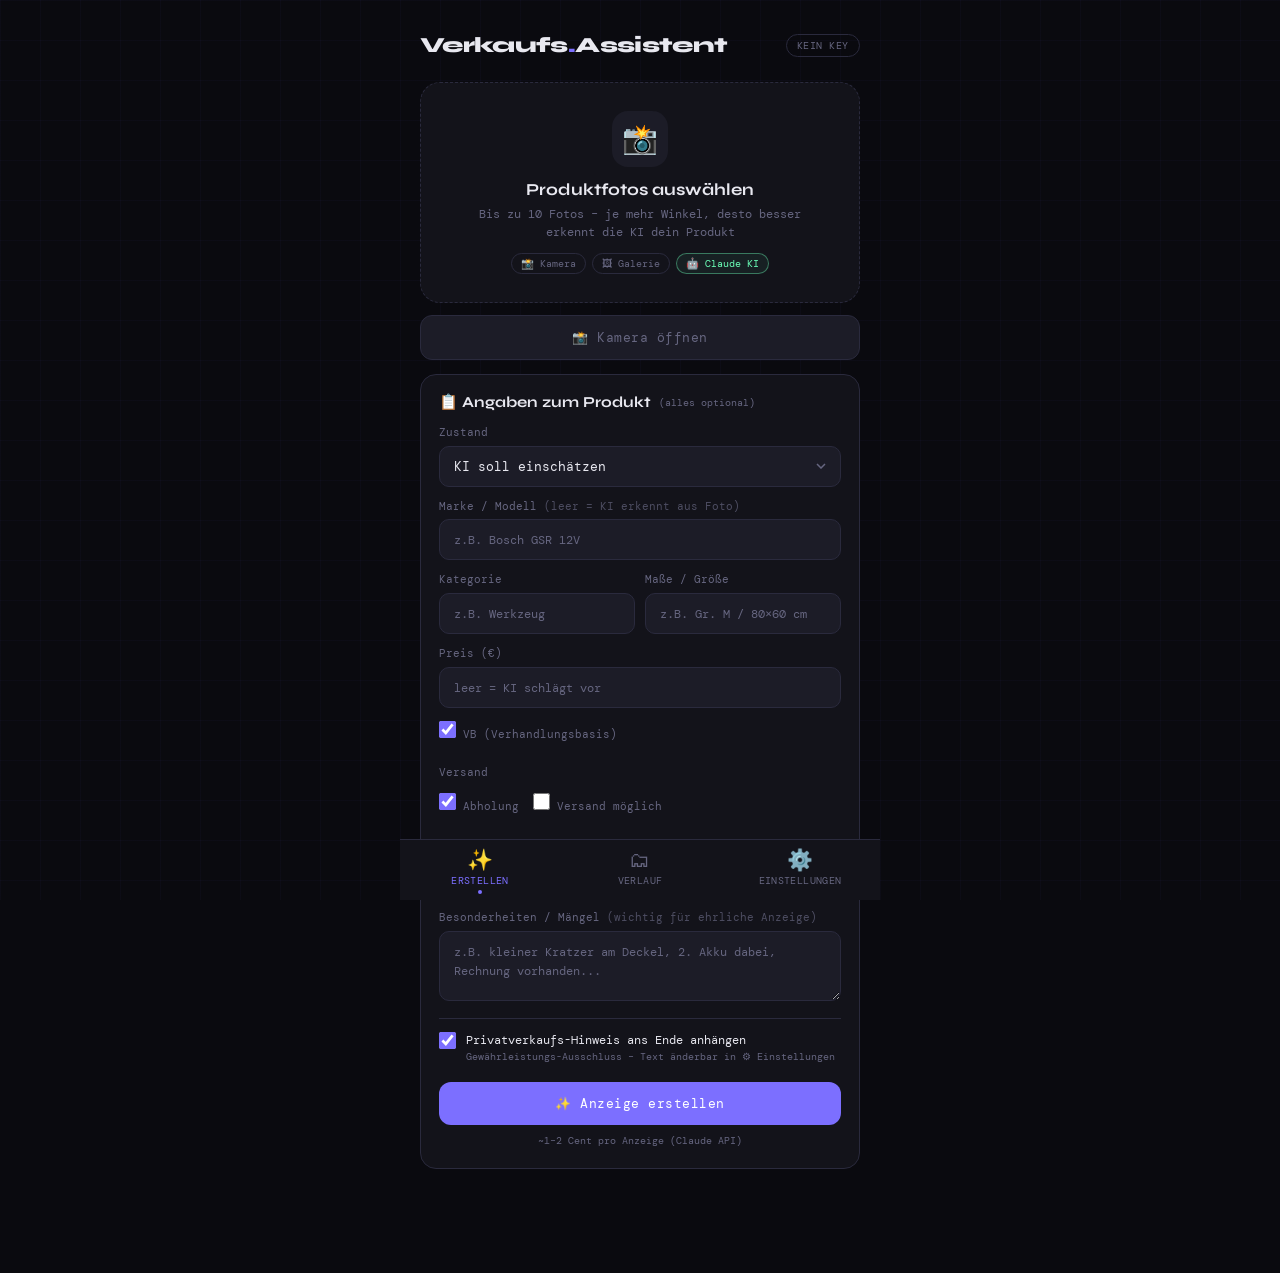
==== commit f0942922: "Fotos pro Anzeige speichern + Teilen/Download in Galerie & Plattform-Apps - Original-Fotos (volle Qu" ====
--- a/index.html
+++ b/index.html
@@ -204,7 +204,7 @@
     <input type="file" accept="image/*" multiple id="fileInput">
     <div class="upload-icon">📸</div>
     <div class="upload-title">Produktfotos auswählen</div>
-    <div class="upload-sub">Bis zu 5 Fotos – je mehr Winkel, desto besser<br>erkennt die KI dein Produkt</div>
+    <div class="upload-sub">Bis zu 10 Fotos – je mehr Winkel, desto besser<br>erkennt die KI dein Produkt</div>
     <div class="badges">
       <span class="badge">📸 Kamera</span>
       <span class="badge">🖼 Galerie</span>
@@ -346,6 +346,19 @@
       </div>
     </div>
 
+    <div class="card" id="photoShareCard">
+      <div class="card-title">📸 Deine Fotos für die Anzeige</div>
+      <div class="gs-text" style="margin-bottom:12px">
+        Die Original-Fotos sind hier gespeichert – du musst sie nicht neu machen.<br>
+        <strong>Teilen</strong> → in der Galerie sichern oder direkt an die
+        Kleinanzeigen-App senden (öffnet dort gleich eine neue Anzeige mit deinen Fotos!)
+      </div>
+      <div class="row">
+        <button class="btn btn-g" style="flex:1" onclick="sharePhotos()">📤 Fotos teilen</button>
+        <button class="btn btn-g" style="flex:1" onclick="downloadPhotos()">⬇️ Speichern</button>
+      </div>
+    </div>
+
     <div class="msep">Jetzt einstellen</div>
 
     <!-- Kleinanzeigen -->
@@ -388,7 +401,7 @@
       </div>
     </div>
 
-    <div class="hint">💡 Tipp: „Alles kopieren" → in der Plattform-App das Formular öffnen<br>→ Titel und Text einfügen → deine Original-Fotos hochladen → fertig!</div>
+    <div class="hint">💡 Tipp: „Alles kopieren" → in der Plattform-App das Formular öffnen<br>→ Titel und Text einfügen → Fotos über „📸 Fotos teilen" anhängen → fertig!</div>
 
     <button class="btn btn-g" style="width:100%" onclick="resetForm()">🔄 Neue Anzeige erstellen</button>
   </div>
@@ -501,8 +514,8 @@
 var DEFAULT_LEGAL = 'Privatverkauf: Der Verkauf erfolgt unter Ausschluss jeglicher Gewährleistung, Garantie und Rücknahme.';
 
 // ── State ─────────────────────────────────────────────────────────────────────
-var photos = [];          // [{b64, url}]
-var MAX_PHOTOS = 5;
+var photos = [];          // [{b64, url, blob}] – blob = Original in voller Qualität
+var MAX_PHOTOS = 10;
 var currentId = null;     // id of listing being edited (history entry)
 
 // ── Tabs ──────────────────────────────────────────────────────────────────────
@@ -608,7 +621,7 @@
     if (!f.type.startsWith('image/')) continue;
     try {
       var dataUrl = await downscale(f);
-      photos.push({ b64: dataUrl.split(',')[1], url: dataUrl });
+      photos.push({ b64: dataUrl.split(',')[1], url: dataUrl, blob: f });
     } catch(e) {
       showAlert('Foto konnte nicht geladen werden: ' + e.message, 'er', 3000);
     }
@@ -858,13 +871,15 @@
 
   counters();
   updateLegalPreview();
-
-  // Save to history
+  updatePhotoCard();
+
+  // Save to history (+ Original-Fotos in IndexedDB)
   currentId = Date.now();
   var listings = getListings();
   listings.unshift(currentEntry());
   if (listings.length > 50) listings.length = 50;
   setListings(listings);
+  idbSavePhotos(currentId, photos.map(function(p){ return p.blob; }));
 }
 
 function esc(s) {
@@ -936,6 +951,78 @@
   } else {
     copyText(document.getElementById(plat==='ka'?'shareKA':'shareEB'), allText(plat));
   }
+}
+
+// ── Foto-Speicher (IndexedDB, Originale in voller Qualität) ──────────────────
+function idbOpen() {
+  return new Promise(function(res, rej) {
+    var r = indexedDB.open('va', 1);
+    r.onupgradeneeded = function(){ r.result.createObjectStore('photos'); };
+    r.onsuccess = function(){ res(r.result); };
+    r.onerror = function(){ rej(r.error); };
+  });
+}
+async function idbSavePhotos(id, blobs) {
+  try {
+    var db = await idbOpen();
+    await new Promise(function(res, rej) {
+      var tx = db.transaction('photos', 'readwrite');
+      tx.objectStore('photos').put(blobs, id);
+      tx.oncomplete = res;
+      tx.onerror = function(){ rej(tx.error); };
+    });
+  } catch(e) { console.warn('Fotos speichern:', e); }
+}
+async function idbLoadPhotos(id) {
+  try {
+    var db = await idbOpen();
+    return await new Promise(function(res) {
+      var rq = db.transaction('photos').objectStore('photos').get(id);
+      rq.onsuccess = function(){ res(rq.result || []); };
+      rq.onerror = function(){ res([]); };
+    });
+  } catch(e) { return []; }
+}
+async function idbDeletePhotos(id) {
+  try {
+    var db = await idbOpen();
+    db.transaction('photos', 'readwrite').objectStore('photos').delete(id);
+  } catch(e) {}
+}
+
+function photoFiles() {
+  return photos.map(function(p, i) {
+    var type = (p.blob && p.blob.type) || 'image/jpeg';
+    var ext = type === 'image/png' ? 'png' : type === 'image/webp' ? 'webp' : 'jpg';
+    return new File([p.blob], 'anzeige-foto-' + (i+1) + '.' + ext, { type: type });
+  });
+}
+function sharePhotos() {
+  if (!photos.length) return;
+  var files = photoFiles();
+  if (navigator.canShare && navigator.canShare({ files: files })) {
+    navigator.share({ files: files, title: val('rTitelKA') || 'Anzeigenfotos' }).catch(function(){});
+  } else {
+    showAlert('Teilen von Fotos unterstützt dein Browser nicht – nutze ⬇️ Speichern.', 'er', 3500);
+    window.scrollTo(0,0);
+  }
+}
+function downloadPhotos() {
+  if (!photos.length) return;
+  var files = photoFiles();
+  files.forEach(function(f, i) {
+    setTimeout(function() {
+      var a = document.createElement('a');
+      a.href = URL.createObjectURL(f);
+      a.download = f.name;
+      document.body.appendChild(a);
+      a.click();
+      setTimeout(function(){ URL.revokeObjectURL(a.href); a.remove(); }, 4000);
+    }, i * 350);
+  });
+}
+function updatePhotoCard() {
+  document.getElementById('photoShareCard').style.display = photos.length ? '' : 'none';
 }
 
 // ── History ───────────────────────────────────────────────────────────────────
@@ -1000,10 +1087,21 @@
   var l = listings.find(function(x){ return x.id === id; });
   if (l) { l[plat] = on; setListings(listings); }
 }
-function openListing(id) {
+async function openListing(id) {
   var l = getListings().find(function(x){ return x.id === id; });
   if (!l) return;
   currentId = id;
+  // Gespeicherte Original-Fotos wiederherstellen
+  photos = [];
+  var blobs = await idbLoadPhotos(id);
+  for (var i = 0; i < blobs.length; i++) {
+    try {
+      var dataUrl = await downscale(blobs[i]);
+      photos.push({ b64: dataUrl.split(',')[1], url: dataUrl, blob: blobs[i] });
+    } catch(e) {}
+  }
+  renderThumbs();
+  updatePhotoCard();
   document.getElementById('rTitelKA').value = l.tka || '';
   document.getElementById('rTitelEB').value = l.teb || '';
   document.getElementById('rBeschreibung').value = l.desc || '';
@@ -1022,6 +1120,7 @@
 function deleteListing(id) {
   if (!confirm('Diese Anzeige aus dem Verlauf löschen?')) return;
   setListings(getListings().filter(function(x){ return x.id !== id; }));
+  idbDeletePhotos(id);
   if (currentId === id) currentId = null;
   renderHistory();
 }
@@ -1031,6 +1130,7 @@
   photos = [];
   currentId = null;
   renderThumbs();
+  updatePhotoCard();
   document.getElementById('result').classList.remove('on');
   document.getElementById('fMarke').value = '';
   document.getElementById('fKategorie').value = '';
